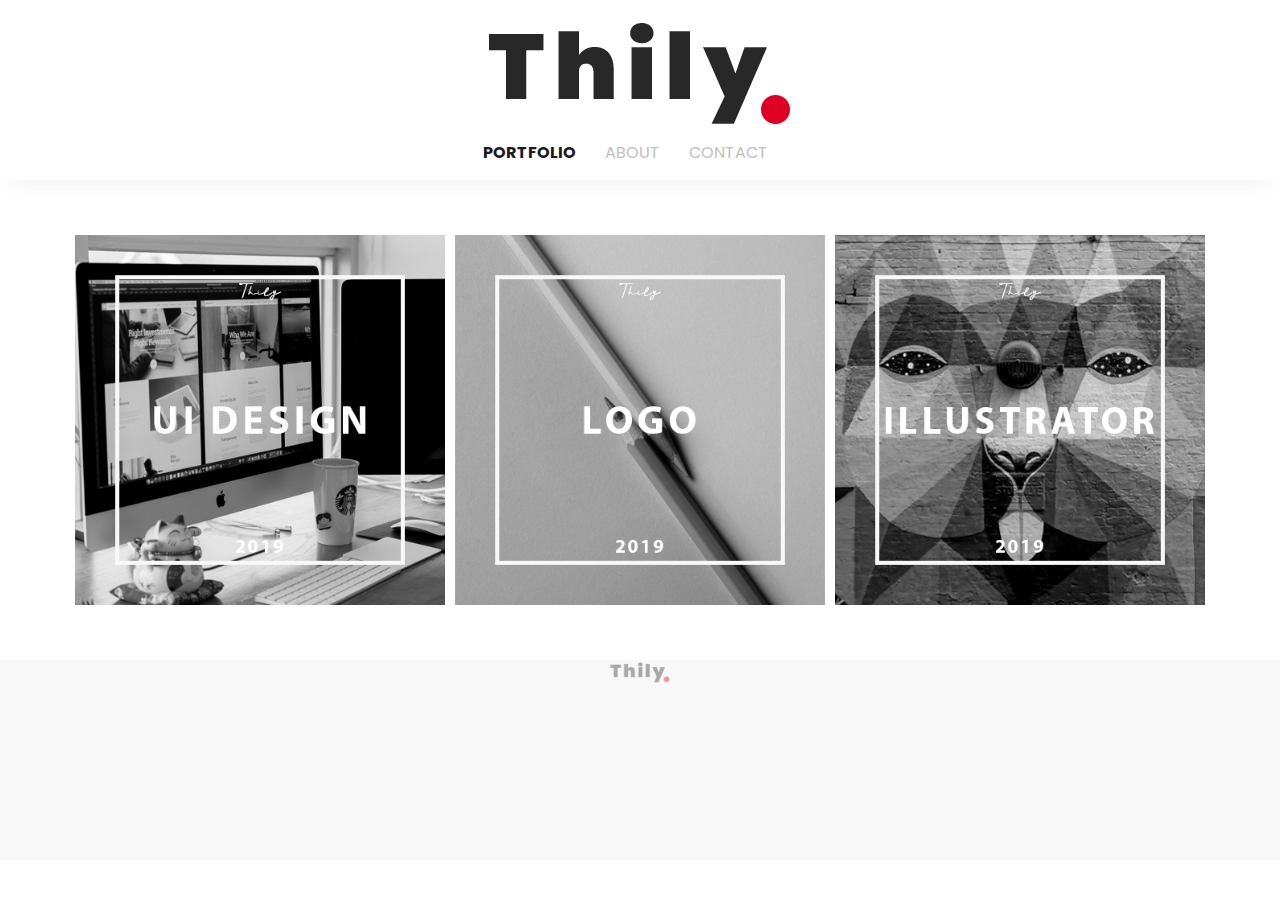
==== index.html @ a7e1eaf2 "Add files via upload" ====
<!DOCTYPE html>
<html lang="en">
<head>
    <meta charset="UTF-8">
    <meta name="viewport" content="width=device-width, initial-scale=1.0">
    <meta http-equiv="X-UA-Compatible" content="ie=edge">
    <title>THILY</title>
    <link rel="stylesheet" href="https://stackpath.bootstrapcdn.com/bootstrap/4.4.1/css/bootstrap.min.css" integrity="sha384-Vkoo8x4CGsO3+Hhxv8T/Q5PaXtkKtu6ug5TOeNV6gBiFeWPGFN9MuhOf23Q9Ifjh" crossorigin="anonymous">
    <link href="https://fonts.googleapis.com/css?family=Poppins&display=swap" rel="stylesheet">
    <link rel="stylesheet" href="style.css">
</head>
<body>
    <header>
        <div>
            <center>
                <img src="assets/logo.png" alt="logo"> 
            </center>
        </div>
        <div class="menu">
           <center> 
                <a class="link" href="index.html"style="color: #1b1b1b; font-weight:bold">PORTFOLIO</a> 
                <a class="link" href="about.html">ABOUT</a> 
                <a class="link" href="contact.html">CONTACT</a>
            </center>
        </div>
    </header>
    <main class="container">
         <div class="options row">
            <a class="option col-md-4 col-12" href="uidesign.html"><img id="option" src="assets/1-1.jpg" alt=""/></a>
            <a  class="option col-md-4 col-12" href="logo.html"><img src="assets/1-2.jpg" alt=""/></a>
            <a  class="option col-md-4 col-12" href="illustrator.html"><img src="assets/1-3.jpg" alt=""/></a>
         </div>
    </main>
    <footer>
        <center>
            <img src="assets/logo1.png" alt="logo" width="5%"> 
        </center>
    </footer>
    <script  type='text/javascript'>
        $(document).ready(function(){
            $("#option").hover(
                function() {$(this).attr("src","assets/1-1.jpg");},
                function() {$(this).attr("src","assets/1-1-1.jpg");
            });
        });
        </script>
  
    <script src="https://code.jquery.com/jquery-3.4.1.slim.min.js" integrity="sha384-J6qa4849blE2+poT4WnyKhv5vZF5SrPo0iEjwBvKU7imGFAV0wwj1yYfoRSJoZ+n" crossorigin="anonymous"></script>
    <script src="https://cdn.jsdelivr.net/npm/popper.js@1.16.0/dist/umd/popper.min.js" integrity="sha384-Q6E9RHvbIyZFJoft+2mJbHaEWldlvI9IOYy5n3zV9zzTtmI3UksdQRVvoxMfooAo" crossorigin="anonymous"></script>
    <script src="https://stackpath.bootstrapcdn.com/bootstrap/4.4.1/js/bootstrap.min.js" integrity="sha384-wfSDF2E50Y2D1uUdj0O3uMBJnjuUD4Ih7YwaYd1iqfktj0Uod8GCExl3Og8ifwB6" crossorigin="anonymous"></script>
</body>
</html>
---- style.css ----
body {
    font-family: 'Poppins', sans-serif;
    margin: 0;
    height: auto;
}
header{
    padding: 15px;
    box-shadow:0px 7px 21px -8px rgba(151, 150, 150, 0.164);
}
.menu{
    margin-left: -55px;
    padding-top: 7px;
}
.menu a{
    text-decoration: none;
    margin-left: 25px;
    color: rgb(194, 190, 190);
}
.options{
    margin-top: 50px;
}
.option{
    padding: 0px;
}
.option img{
    width: 100%;
    padding:5px;
}
footer{
    margin-top: 50px;
    background: #ebeaea52;
    height: 200px;;
}
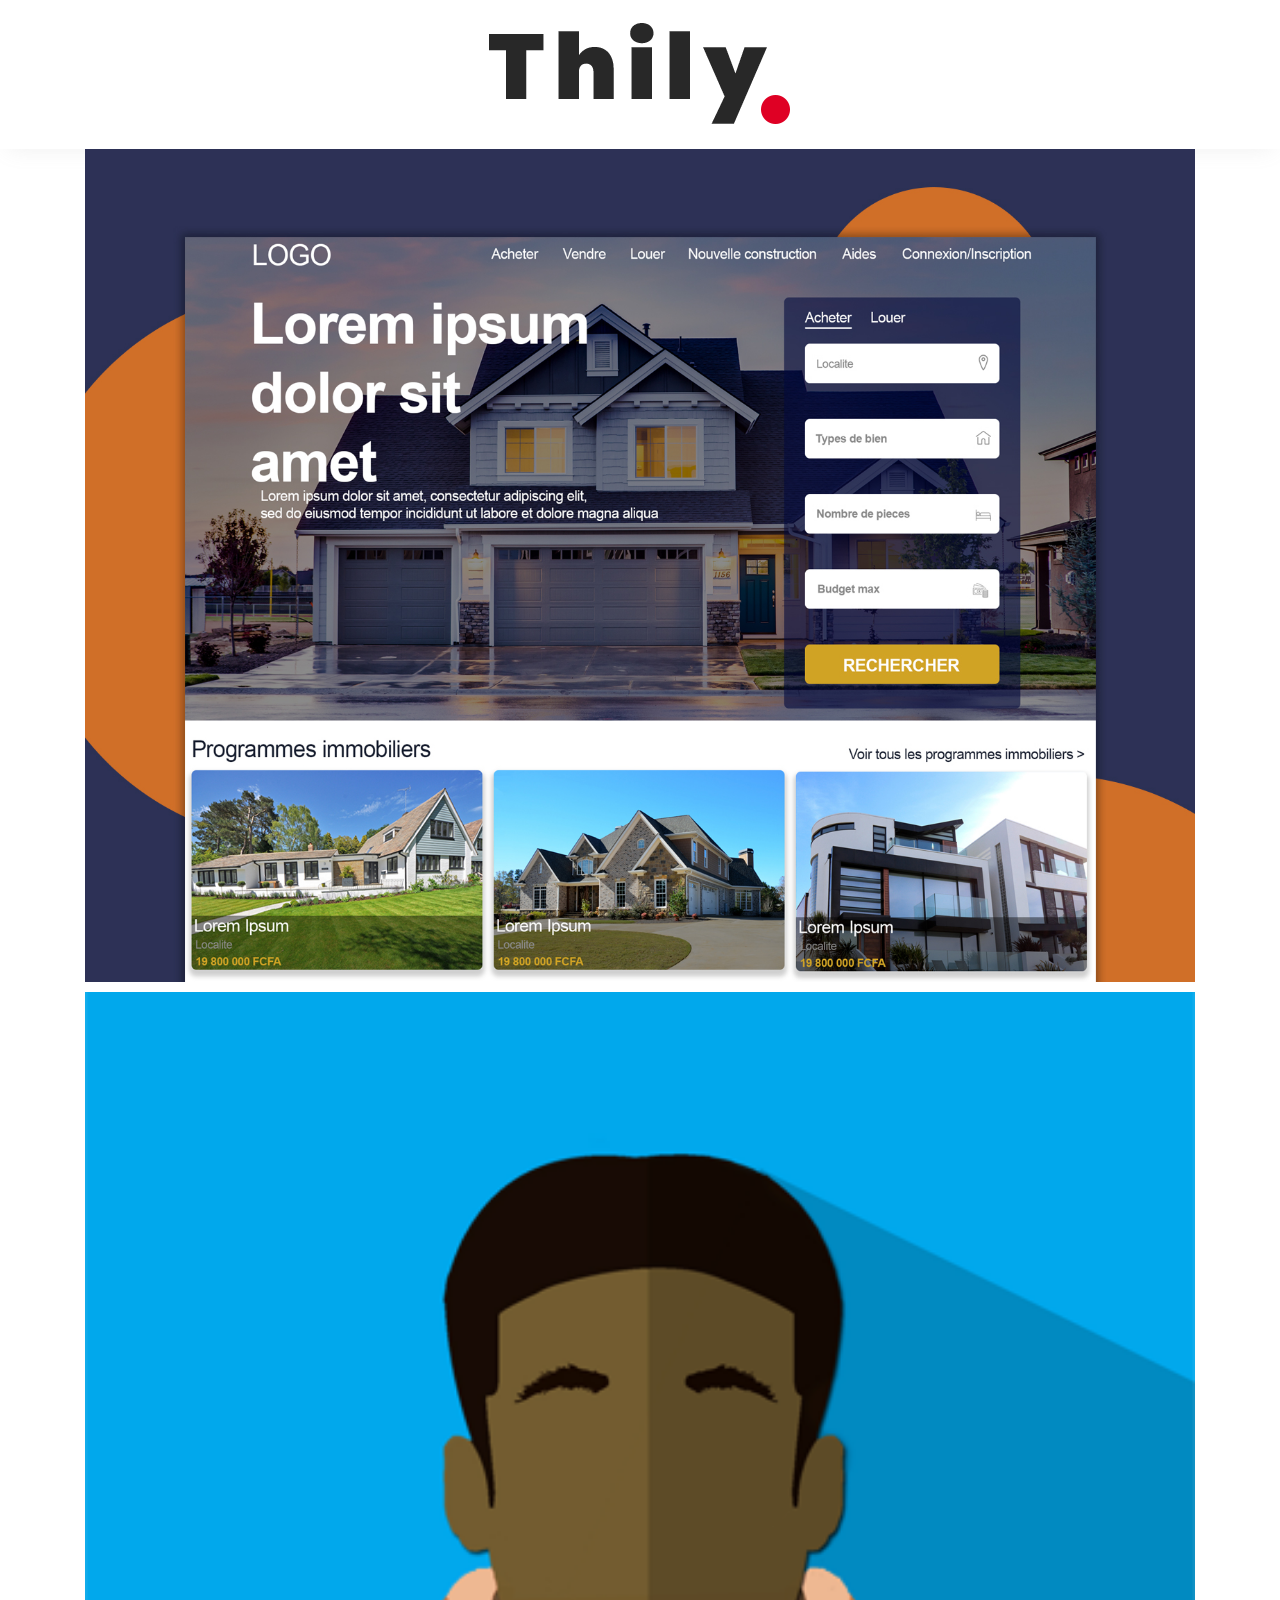
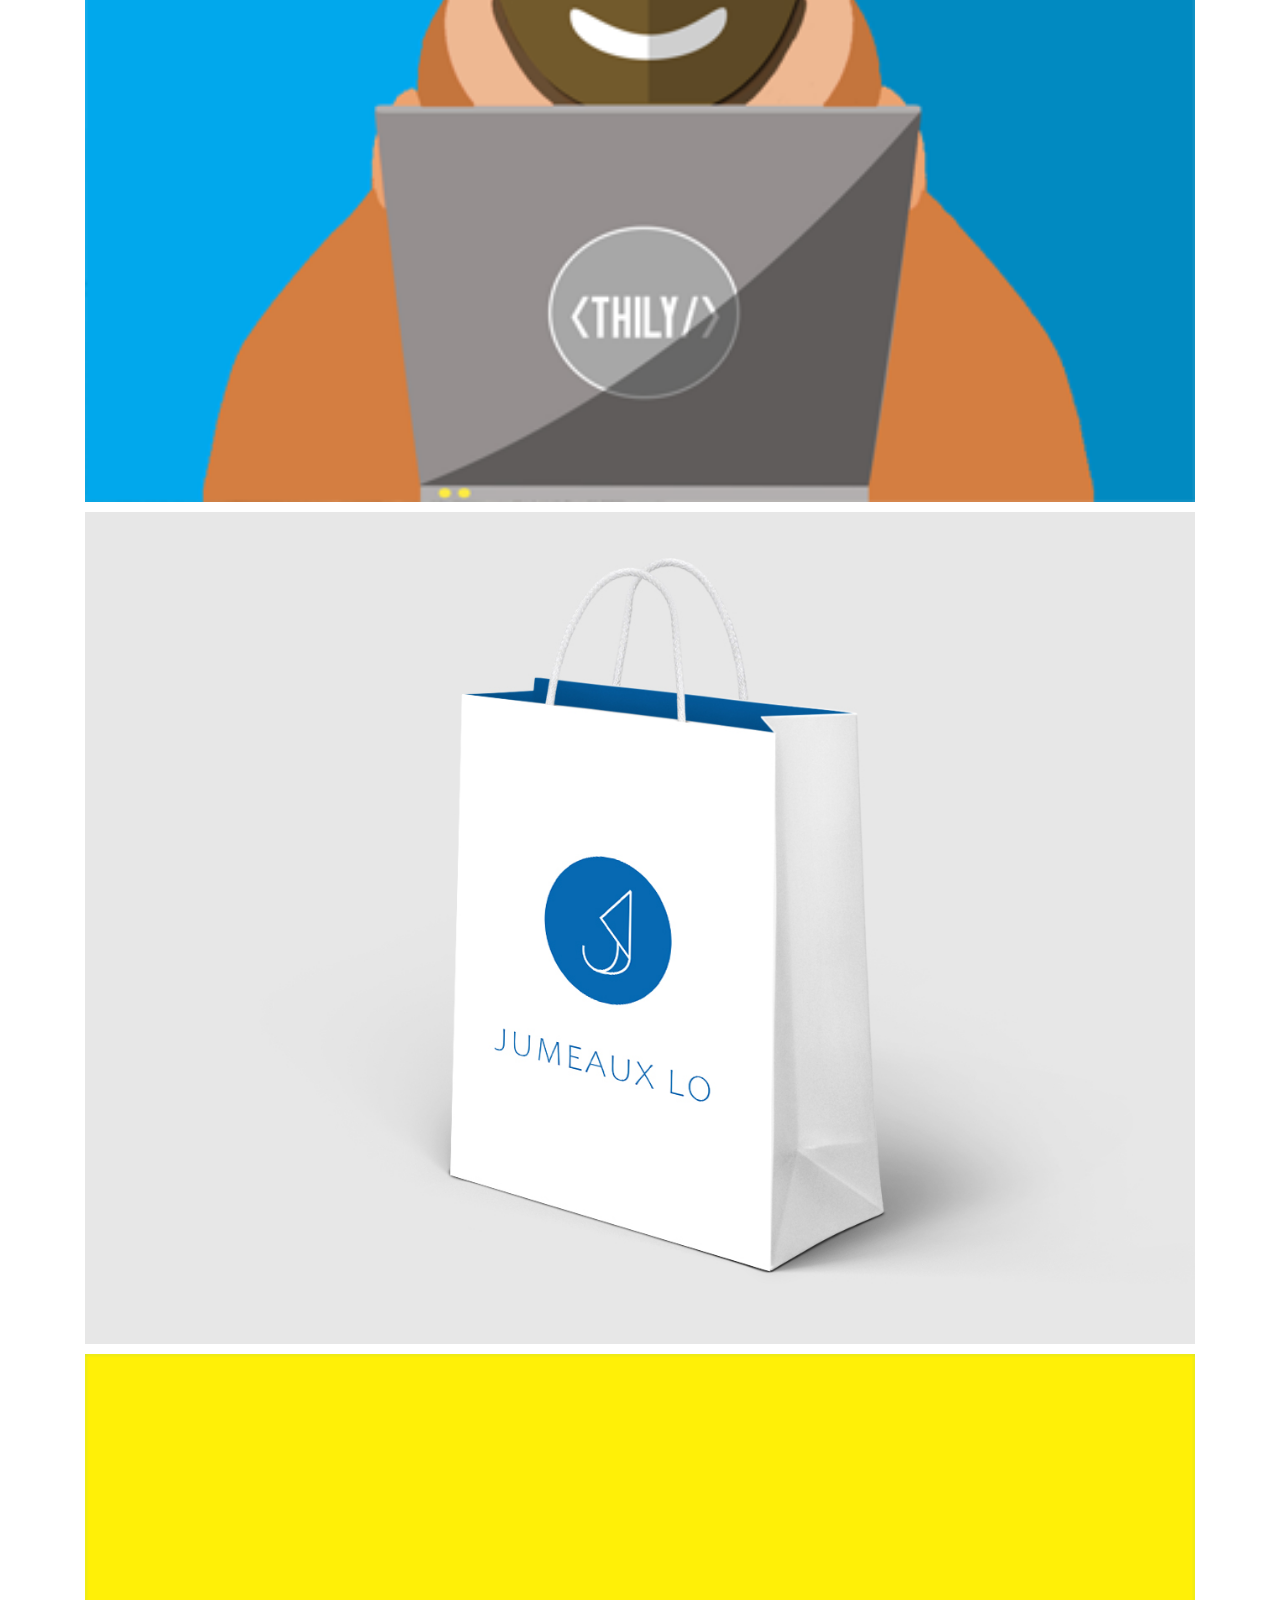
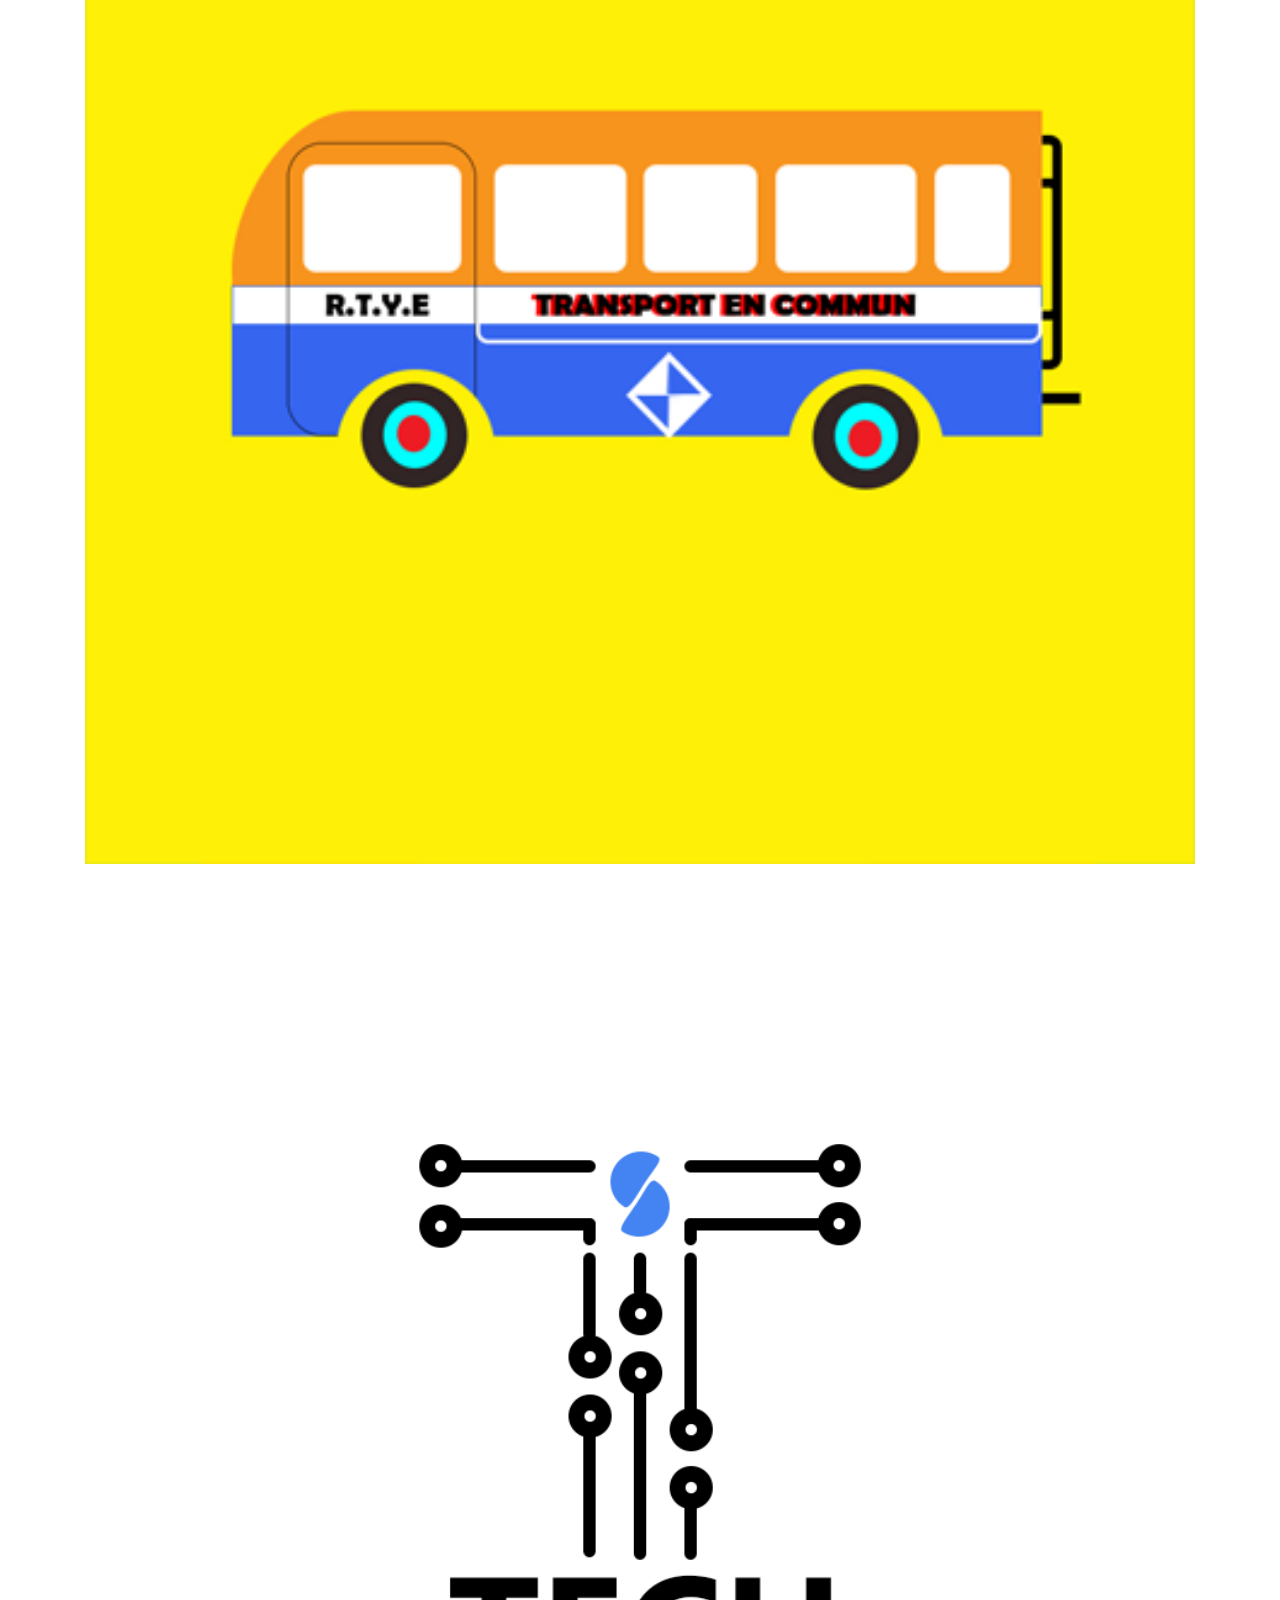
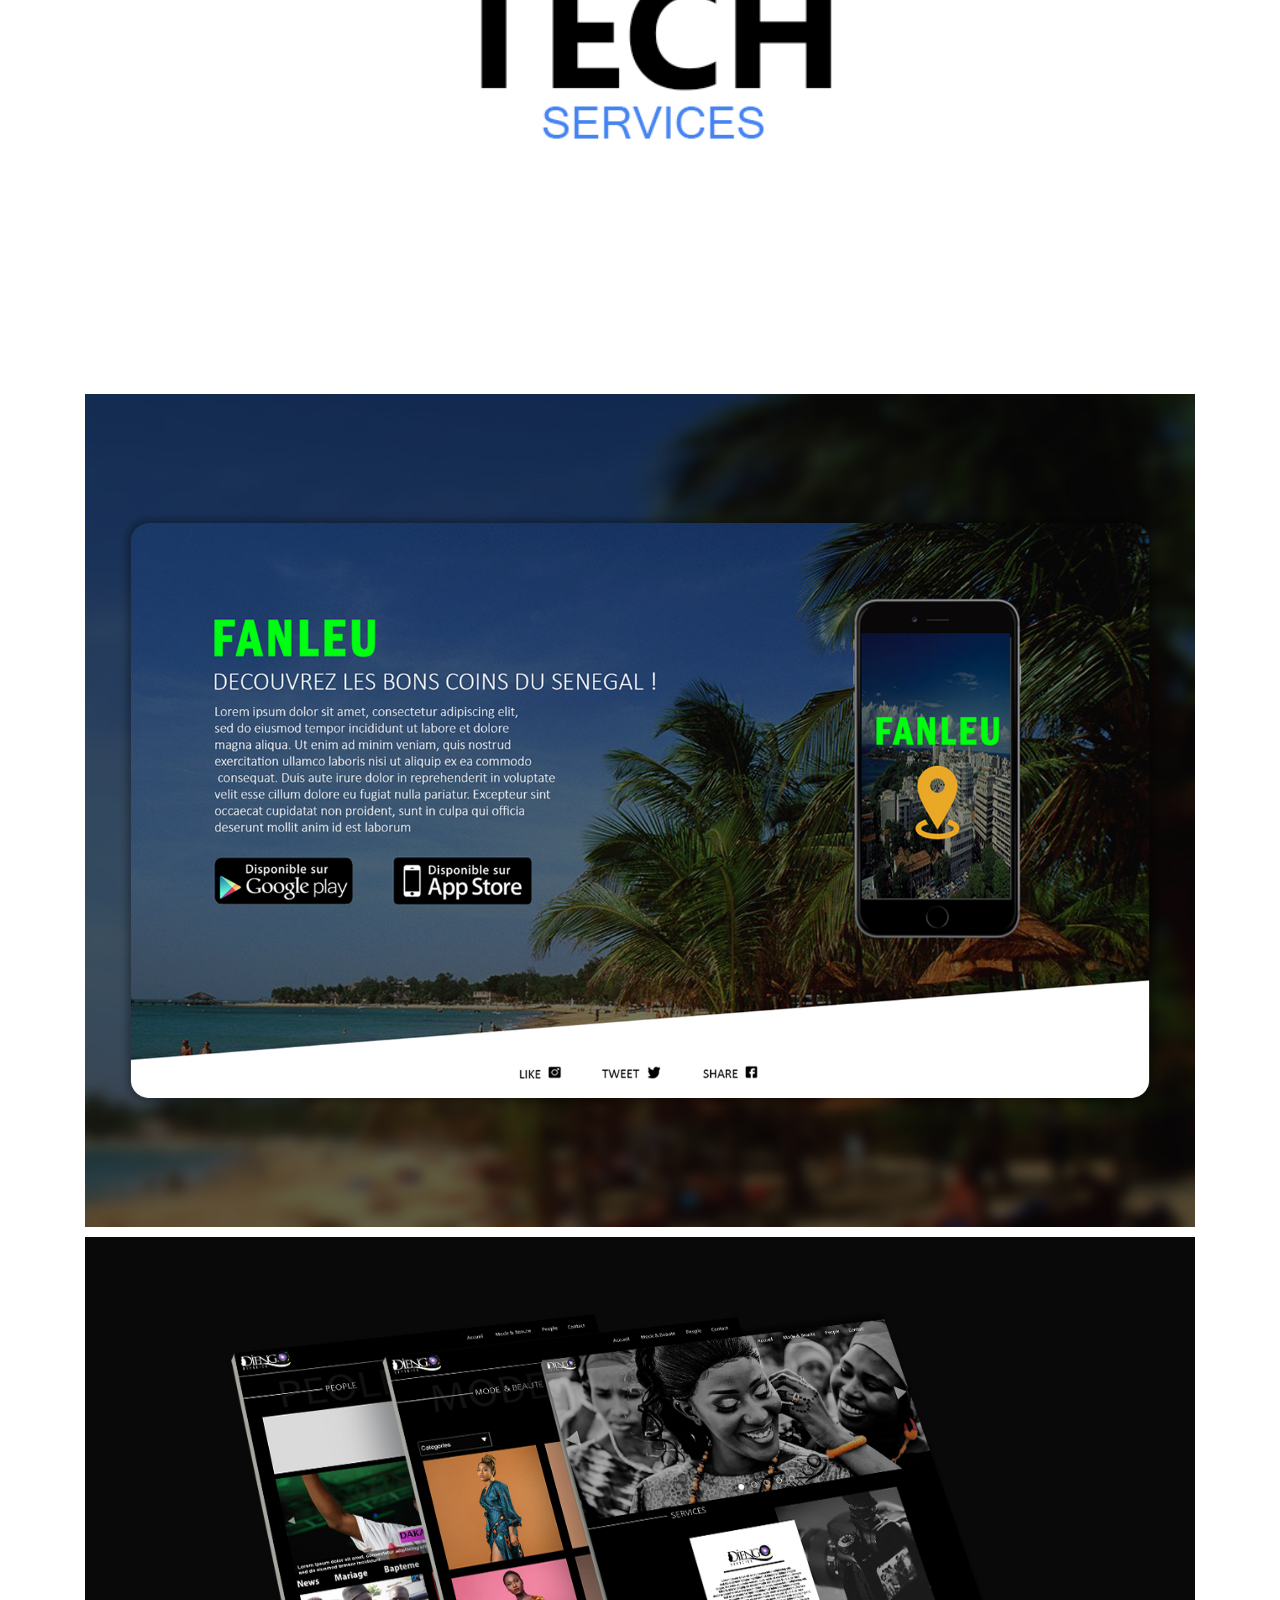
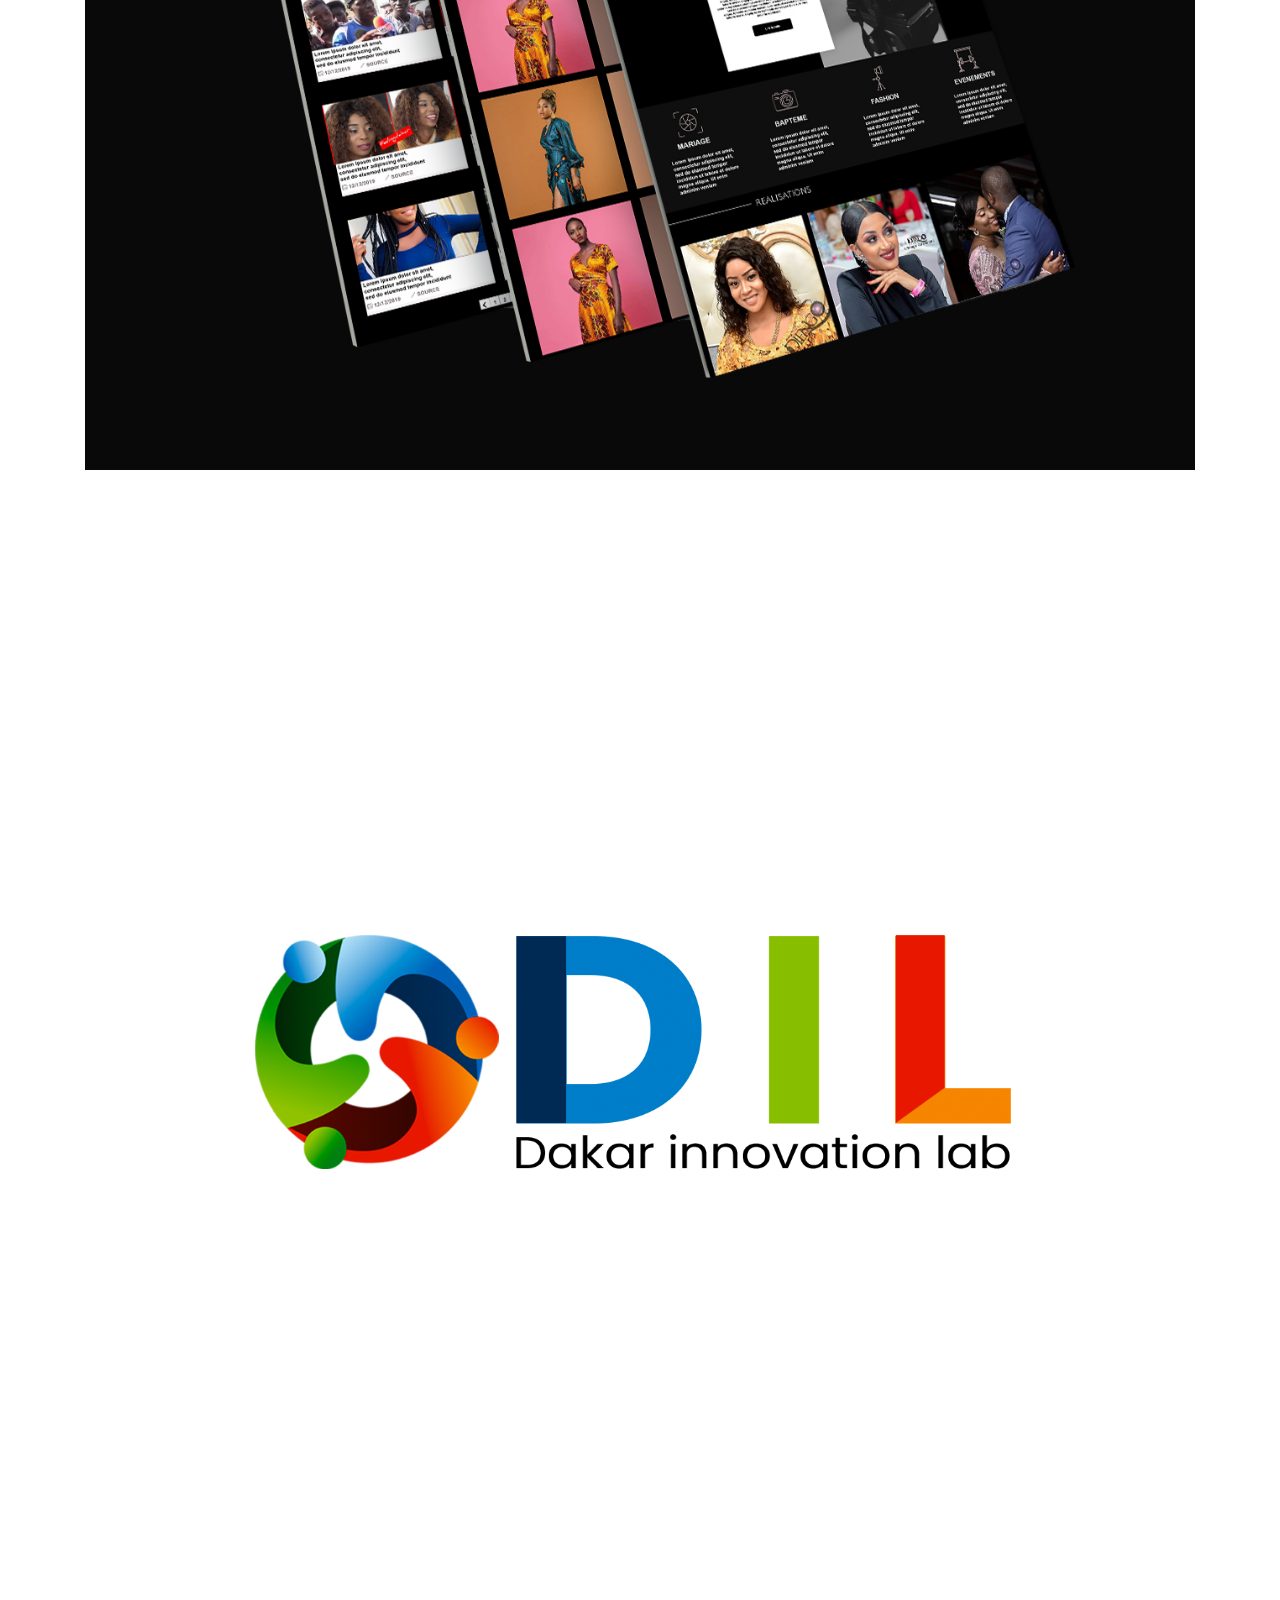
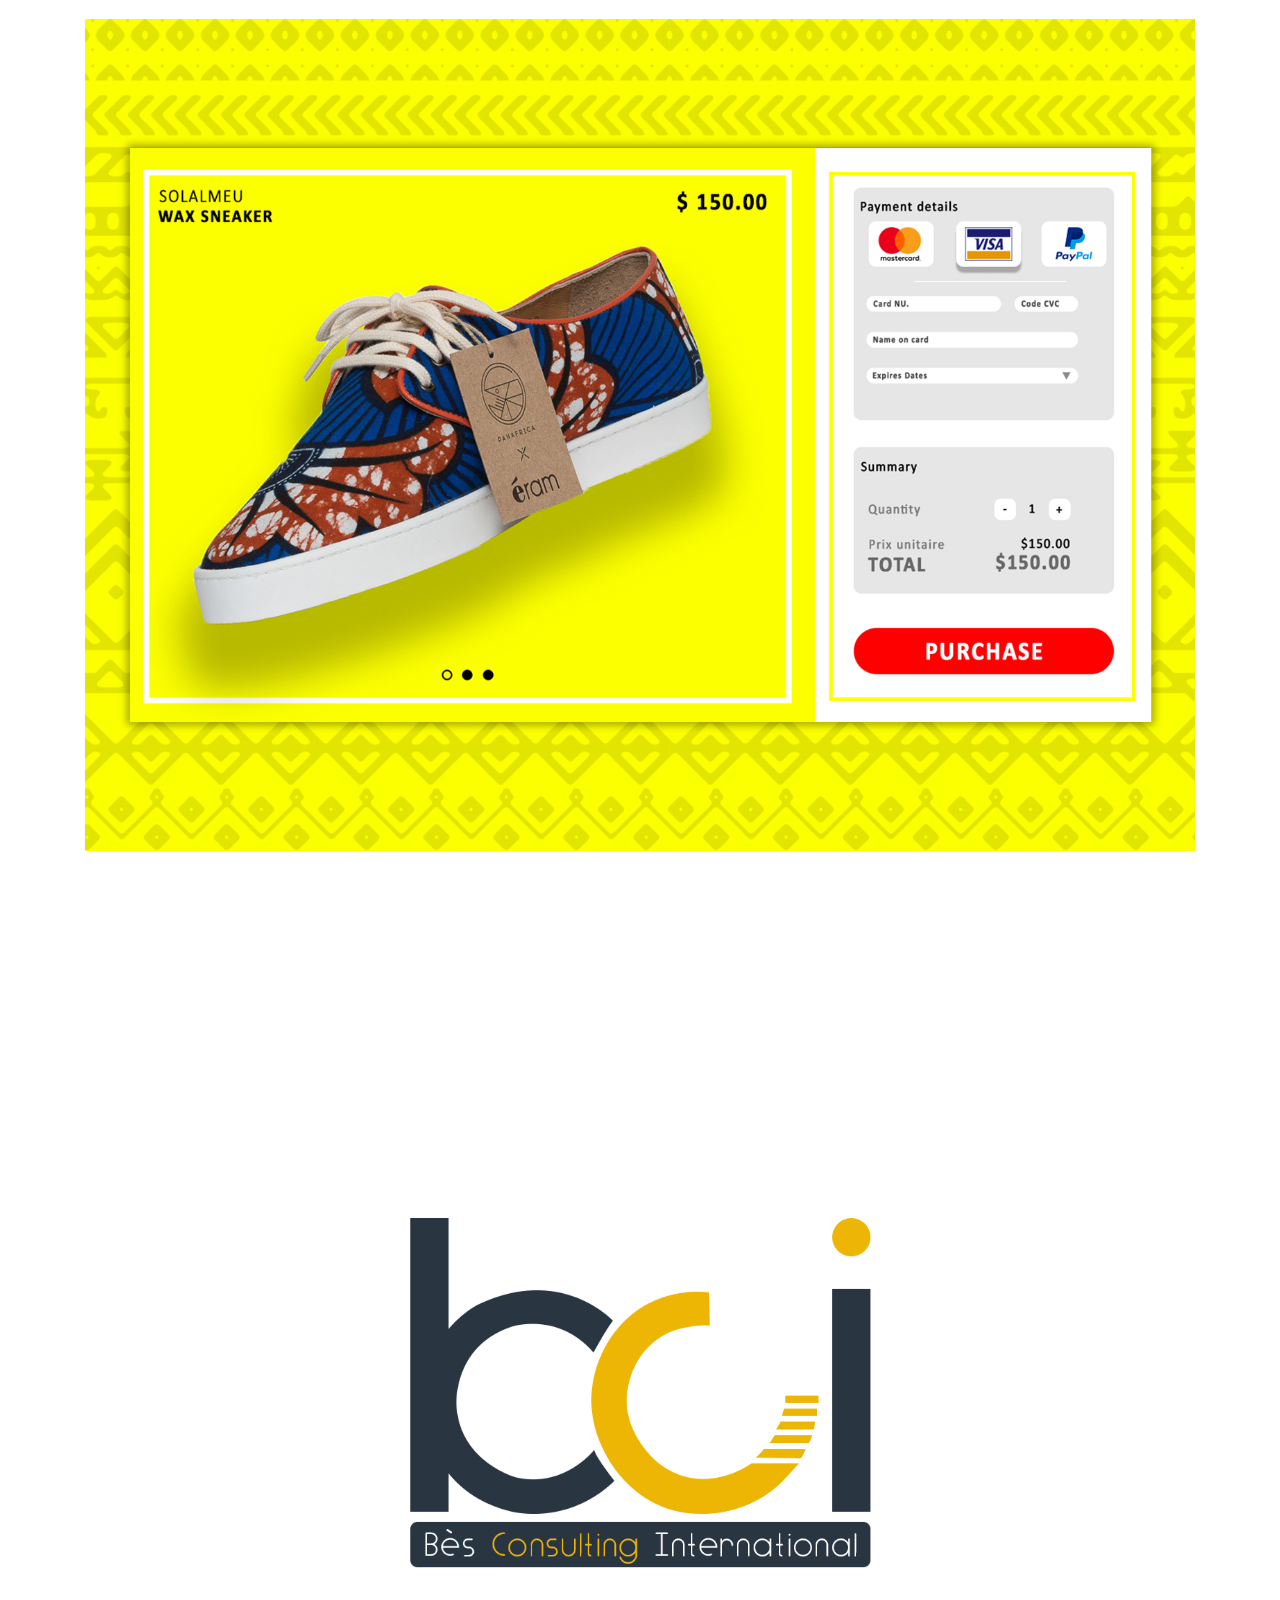
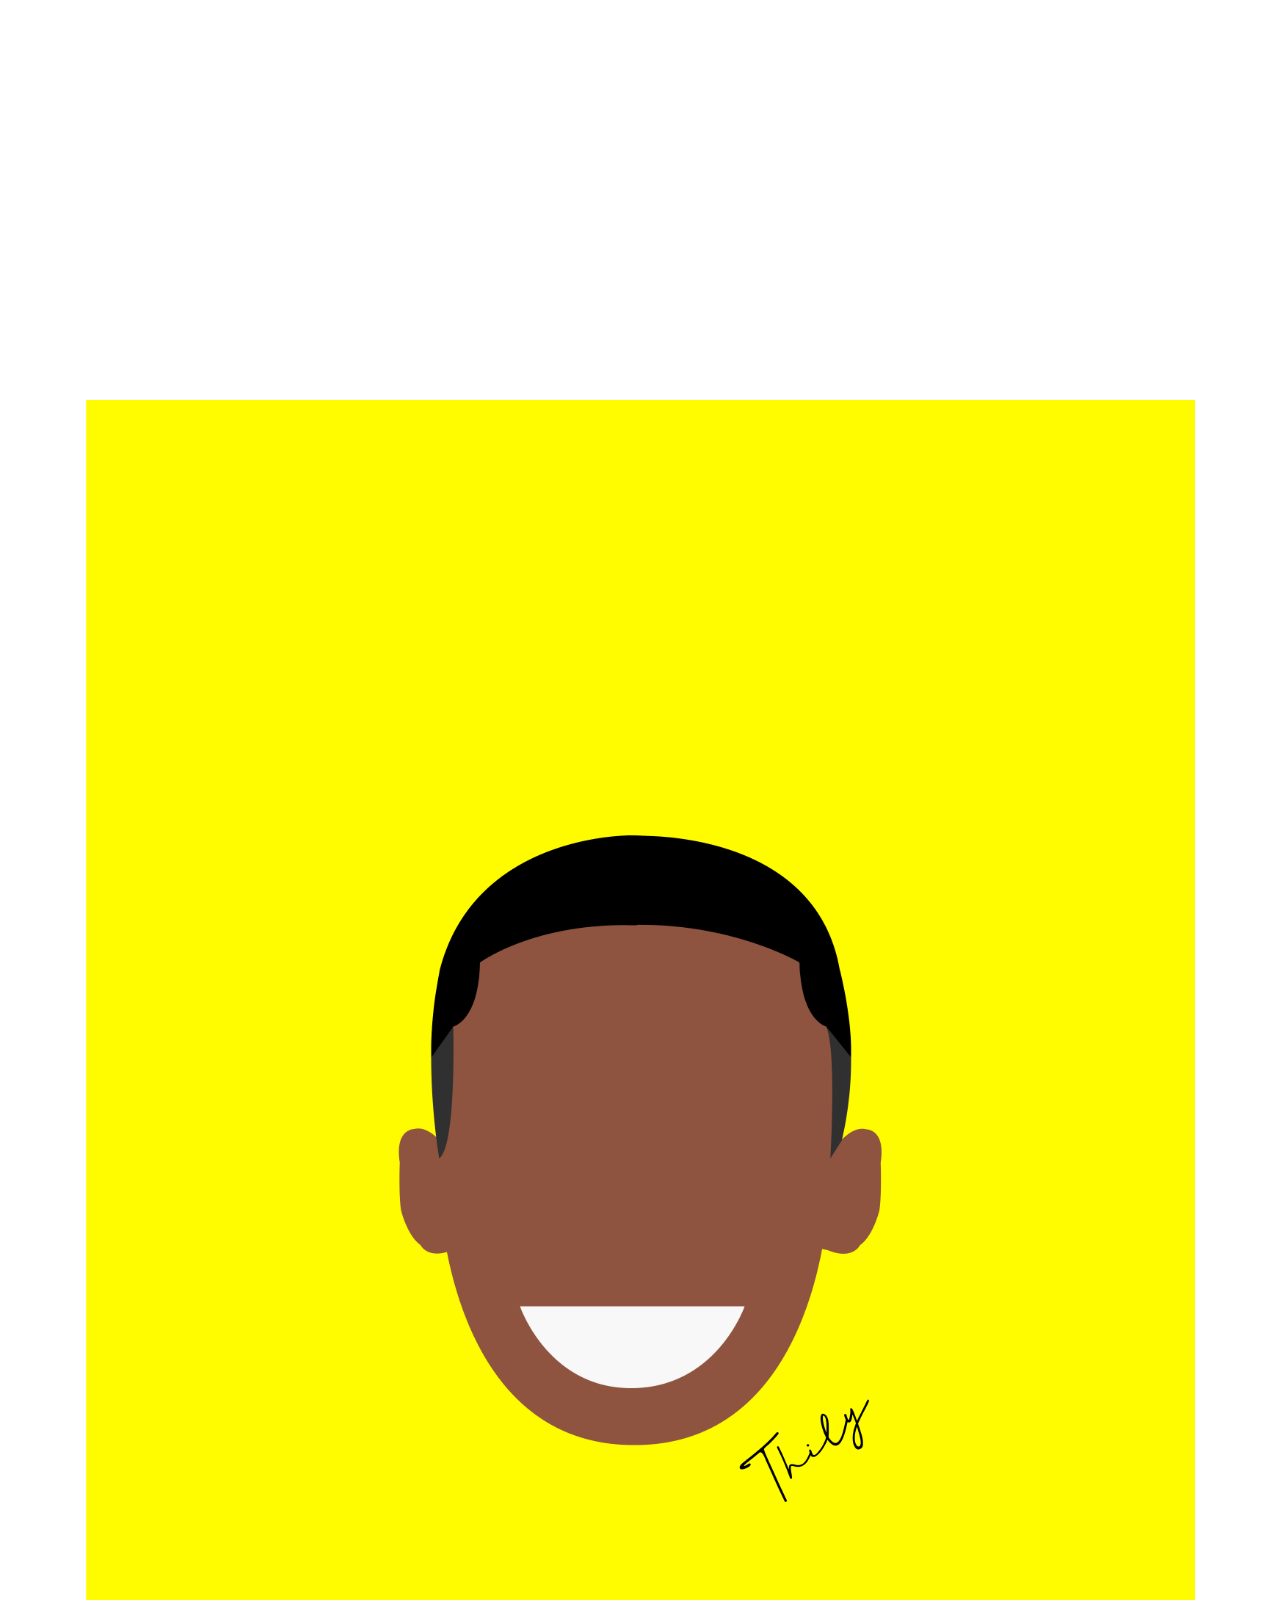
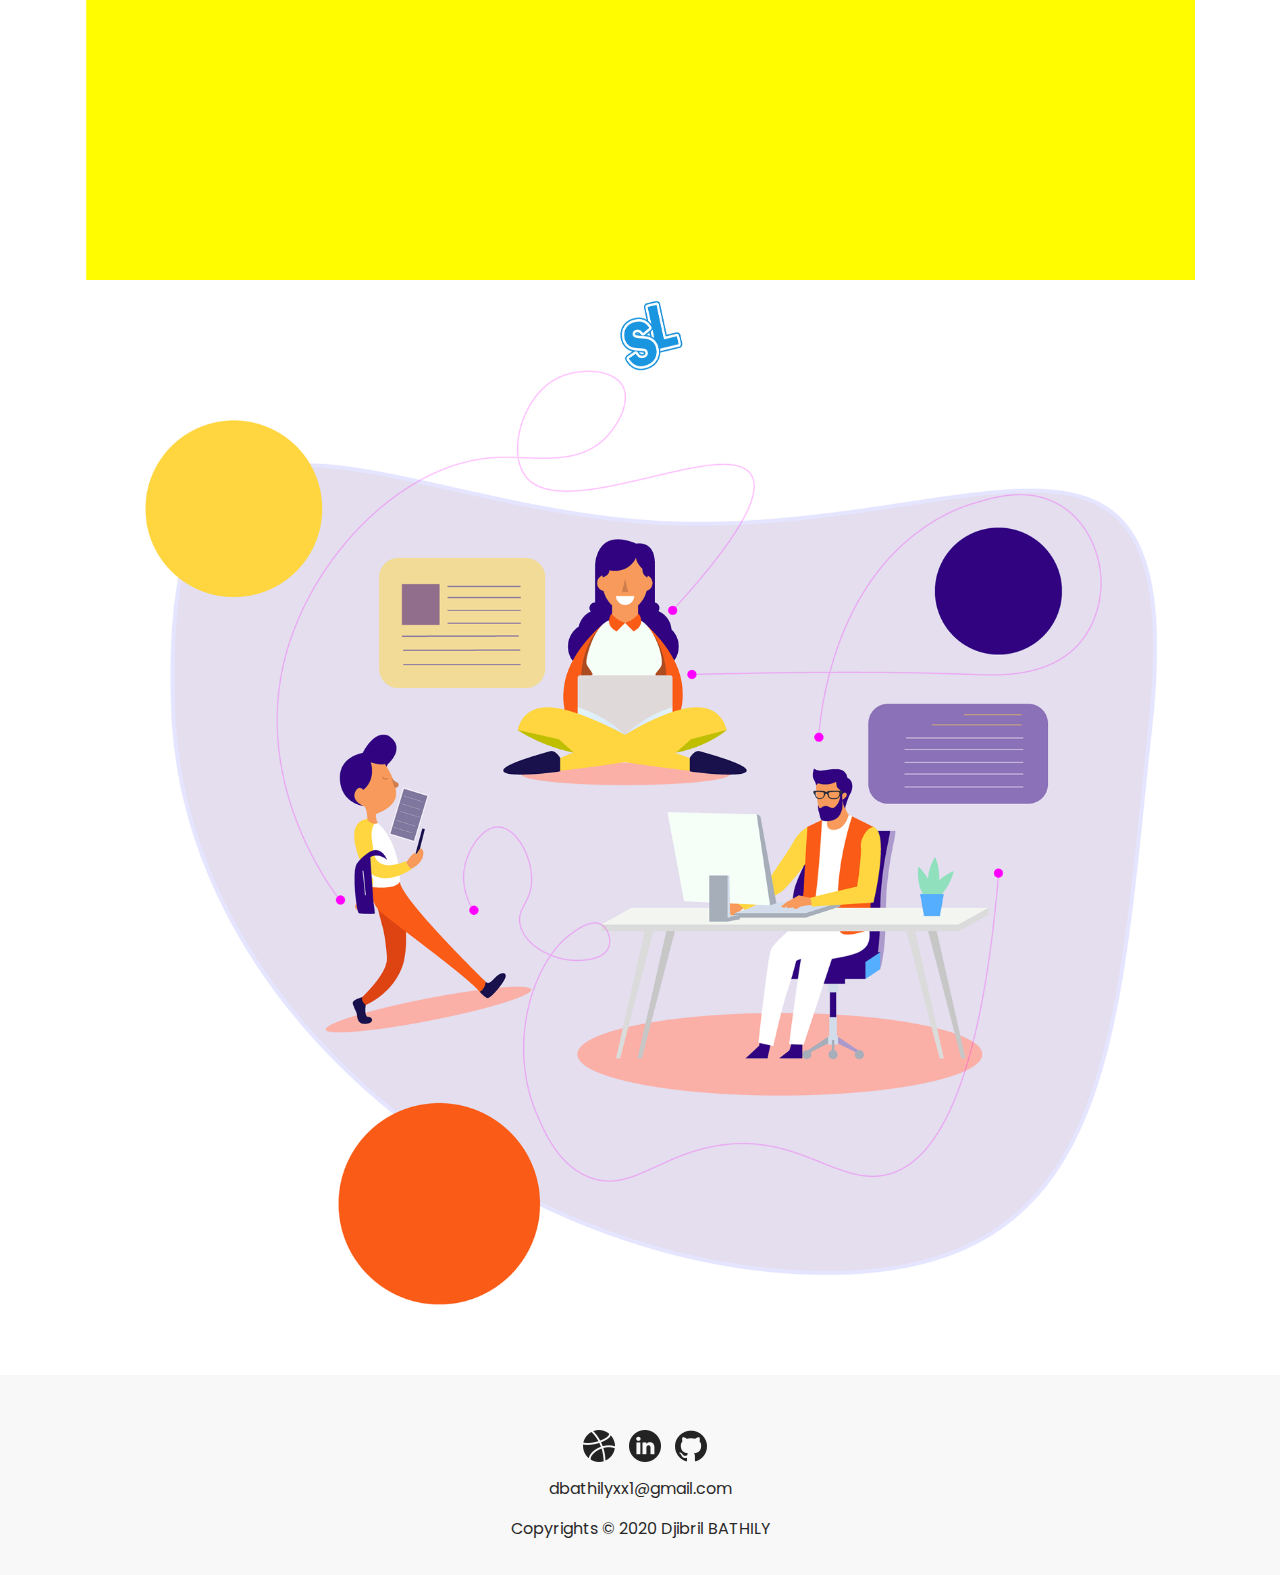
==== commit 3c255e4b: "Add files via upload" ====
--- a/index.html
+++ b/index.html
@@ -1,6 +1,16 @@
 <!DOCTYPE html>
 <html lang="en">
 <head>
+    <!-- Global site tag (gtag.js) - Google Analytics -->
+    <script async src="https://www.googletagmanager.com/gtag/js?id=UA-155395186-1"></script>
+    <script>
+        window.dataLayer = window.dataLayer || [];
+        function gtag(){dataLayer.push(arguments);}
+        gtag('js', new Date());
+
+        gtag('config', 'UA-155395186-1');
+    </script>
+    <link rel="stylesheet" href="https://cdnjs.cloudflare.com/ajax/libs/animate.css/3.7.2/animate.min.css">
     <meta charset="UTF-8">
     <meta name="viewport" content="width=device-width, initial-scale=1.0">
     <meta http-equiv="X-UA-Compatible" content="ie=edge">
@@ -8,6 +18,12 @@
     <link rel="stylesheet" href="https://stackpath.bootstrapcdn.com/bootstrap/4.4.1/css/bootstrap.min.css" integrity="sha384-Vkoo8x4CGsO3+Hhxv8T/Q5PaXtkKtu6ug5TOeNV6gBiFeWPGFN9MuhOf23Q9Ifjh" crossorigin="anonymous">
     <link href="https://fonts.googleapis.com/css?family=Poppins&display=swap" rel="stylesheet">
     <link rel="stylesheet" href="style.css">
+    <link rel="icon" type="image/png" href="assets/favicon.png">
+    <link rel="icon" type="image/png" href="assets/favicon.png">
+    <link  href="/path/to/viewer.css" rel="stylesheet">
+    <script src="/path/to/viewer.js"></script>
+    <link rel="stylesheet" href="lightbox.min.css">
+    <script src="lightbox-plus-jquery.min.js"></script>
 </head>
 <body>
     <header>
@@ -16,24 +32,41 @@
                 <img src="assets/logo.png" alt="logo"> 
             </center>
         </div>
-        <div class="menu">
-           <center> 
-                <a class="link" href="index.html"style="color: #1b1b1b; font-weight:bold">PORTFOLIO</a> 
-                <a class="link" href="about.html">ABOUT</a> 
+       <!-- <div class="menu">
+           <center>
+                <a   style="color: #1b1b1b; font-weight:bold" href="index.html">PORTFOLIO</a>  
+                <a  href="about.html">ABOUT</a> 
                 <a class="link" href="contact.html">CONTACT</a>
             </center>
         </div>
+    -->
     </header>
     <main class="container">
-         <div class="options row">
-            <a class="option col-md-4 col-12" href="uidesign.html"><img id="option" src="assets/1-1.jpg" alt=""/></a>
-            <a  class="option col-md-4 col-12" href="logo.html"><img src="assets/1-2.jpg" alt=""/></a>
-            <a  class="option col-md-4 col-12" href="illustrator.html"><img src="assets/1-3.jpg" alt=""/></a>
-         </div>
-    </main>
-    <footer>
         <center>
-            <img src="assets/logo1.png" alt="logo" width="5%"> 
+           <a href="assets/website/immo.jpg" data-lightbox="mygallery"> <img src="assets/website/immo.jpg" alt="" width="100%" style="margin-bottom: 10px;" class="img"/></a>
+           <a href="assets/illustration/1.png" data-lightbox="mygallery"><img src="assets/illustration/1.png" alt=""width="100%"style="margin-bottom: 10px;" class="img"/></a>
+           <a href="assets/logo/jl.jpg" data-lightbox="mygallery"><img src="assets/logo/jl.jpg" alt=""width="100%"style="margin-bottom: 10px;" class="img"/></a>
+           <a href="assets/illustration/2.png" data-lightbox="mygallery"><img src="assets/illustration/2.png" alt="" width="100%" style="margin-bottom: 10px;"class="img"/></a>
+           <a href="assets/logo/tes.png"data-lightbox="mygallery"><img src="assets/logo/tes.png" alt=""width="100%"style="margin-bottom: 10px;" class="img"/></a>
+           <a href="assets/website/landingpage.jpg"data-lightbox="mygallery"><img src="assets/website/landingpage.jpg" alt=""width="100%"style="margin-bottom: 10px;"class="img"/></a>
+           <a href="assets/website/diengo.jpg"data-lightbox="mygallery"><img src="assets/website/diengo.jpg" alt=""width="100%"style="margin-bottom: 10px;"class="img"/></a>
+           <!-- <img src="assets/website/afccw.jpg" alt=""width="100%"style="margin-bottom: 10px;"> -->
+           <a href="assets/logo/dil1.png"data-lightbox="mygallery"><img src="assets/logo/dil1.png" alt=""width="100%"style="margin-bottom: 10px;" class="img"/></a>
+           <a href="assets/website/checkcard.jpg"data-lightbox="mygallery"><img src="assets/website/checkcard.jpg" alt=""width="100%"style="margin-bottom: 10px;"class="img"/></a>
+           <a href="assets/logo/bci.png"data-lightbox="mygallery"><img src="assets/logo/bci.png" alt=""width="100%"style="margin-bottom: 10px;" class="img"/></a>
+           <a href="assets/illustration/3.png"data-lightbox="mygallery"><img src="assets/illustration/3.png" alt=""width="100%"style="margin-bottom: 10px;"class="img"/></a>
+           <a href="assets/illustration/5.png"data-lightbox="mygallery"><img src="assets/illustration/5.png" alt=""width="100%"style="margin-bottom: 10px;"class="img"/></a>
+        </center>
+        
+   </main>
+    
+    <footer style="padding:55px;">
+        <center>
+            <a style="margin-left: 10px;" href="https://dribbble.com/thilyD"><img src="assets/dribble.png" alt=""/></a>
+            <a style="margin-left: 10px;" href="https://www.linkedin.com/in/djibril-bathily-569647171/"><img src="assets/linkedin.png" alt=""/></a> 
+            <a style="margin-left: 10px;" href="https://github.com/thily00"><img src="assets/github.png" alt=""/></a> 
+            <p style="color: #282828; margin-top: 15px;">dbathilyxx1@gmail.com</p>
+            <p style="color: #282828; margin-top: 15px;">Copyrights © 2020 Djibril BATHILY</p>
         </center>
     </footer>
     <script  type='text/javascript'>
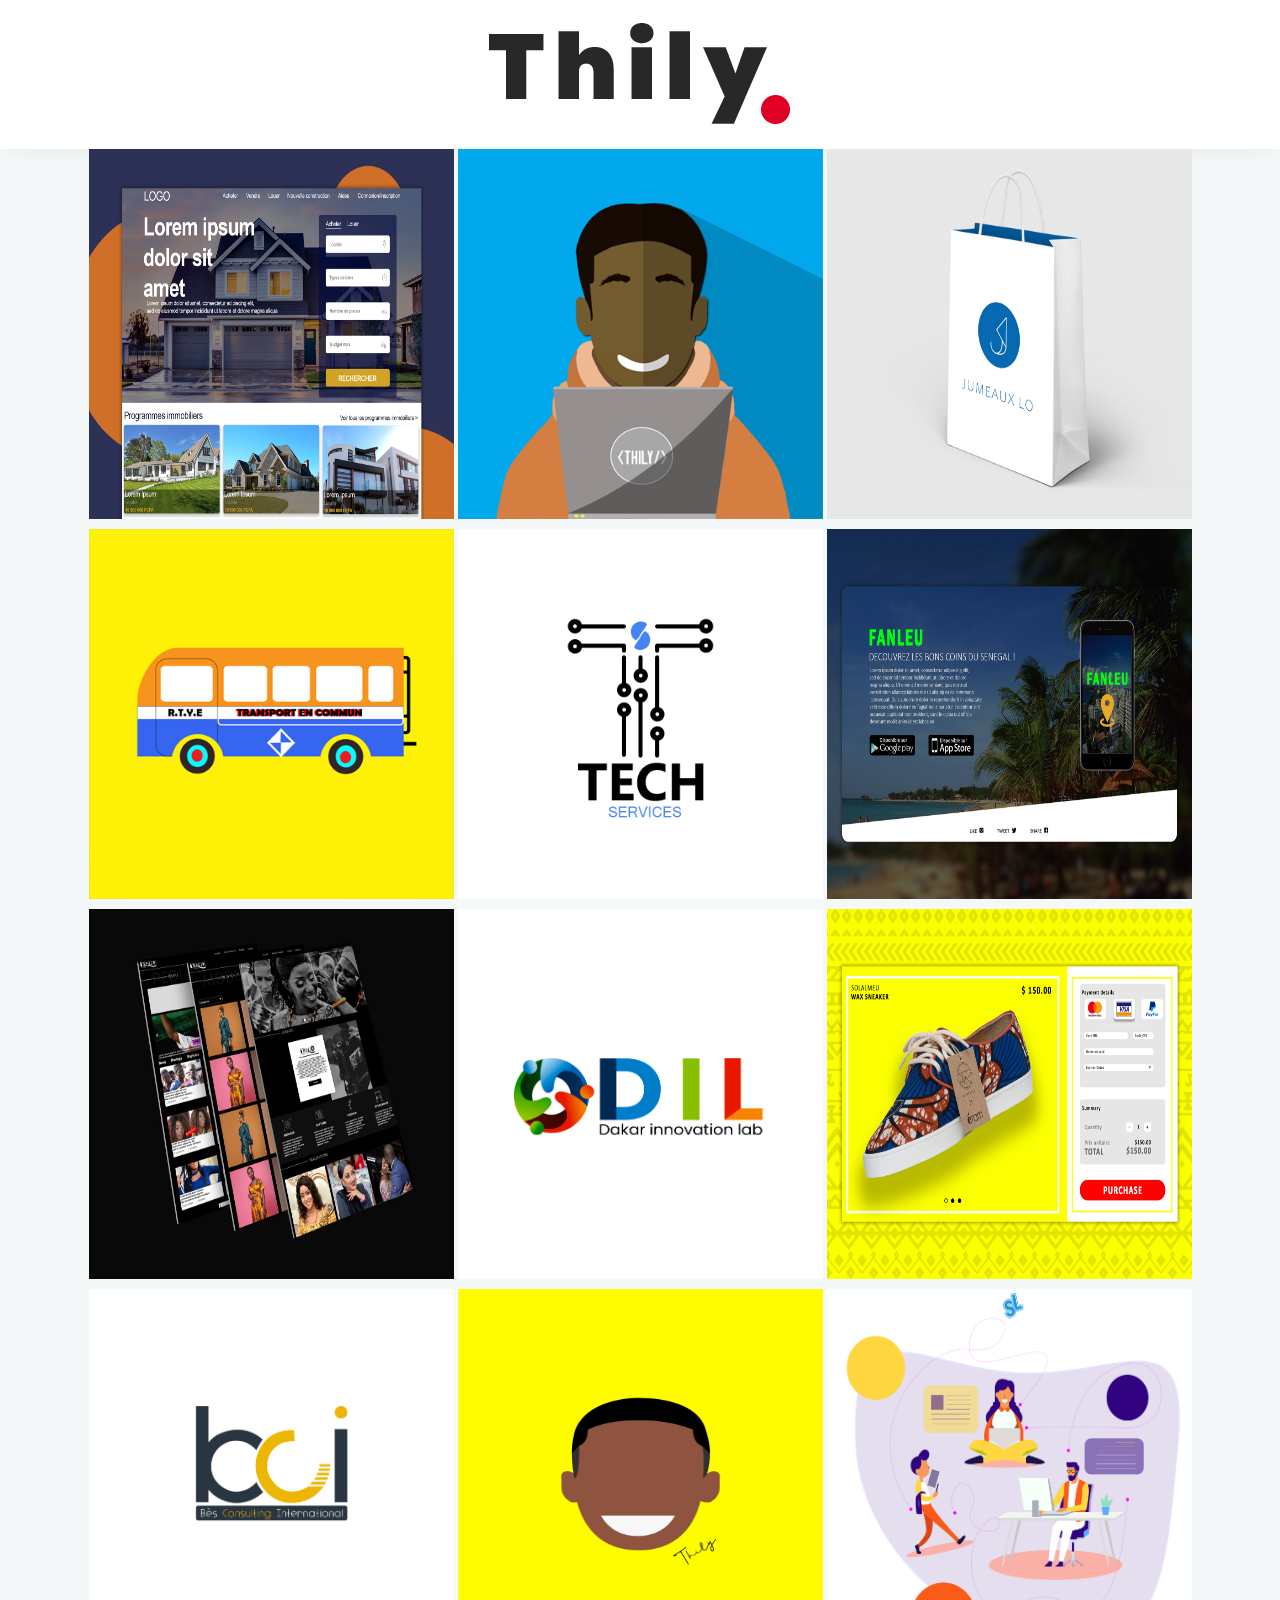
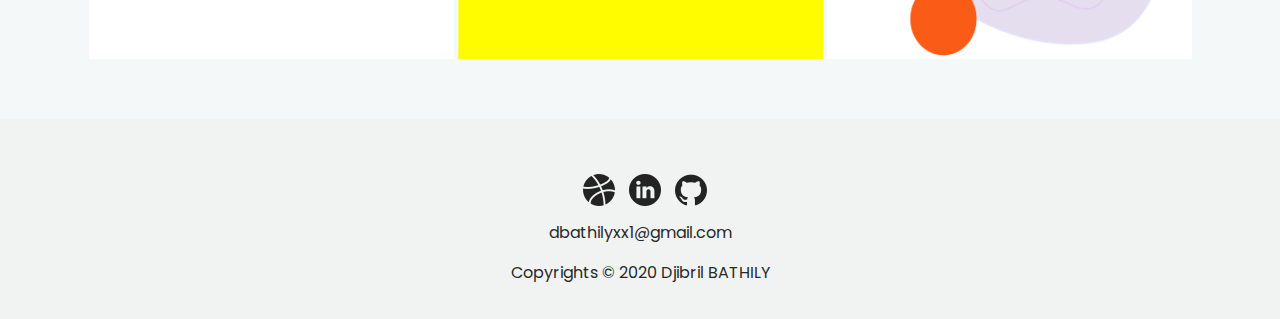
==== commit 6e102162: "Update index.html" ====
--- a/index.html
+++ b/index.html
@@ -17,13 +17,14 @@
     <title>THILY</title>
     <link rel="stylesheet" href="https://stackpath.bootstrapcdn.com/bootstrap/4.4.1/css/bootstrap.min.css" integrity="sha384-Vkoo8x4CGsO3+Hhxv8T/Q5PaXtkKtu6ug5TOeNV6gBiFeWPGFN9MuhOf23Q9Ifjh" crossorigin="anonymous">
     <link href="https://fonts.googleapis.com/css?family=Poppins&display=swap" rel="stylesheet">
-    <link rel="stylesheet" href="style.css">
+   
     <link rel="icon" type="image/png" href="assets/favicon.png">
     <link rel="icon" type="image/png" href="assets/favicon.png">
     <link  href="/path/to/viewer.css" rel="stylesheet">
     <script src="/path/to/viewer.js"></script>
     <link rel="stylesheet" href="lightbox.min.css">
     <script src="lightbox-plus-jquery.min.js"></script>
+     <link rel="stylesheet" href="style.css">
 </head>
 <body>
     <header>
@@ -82,4 +83,4 @@
     <script src="https://cdn.jsdelivr.net/npm/popper.js@1.16.0/dist/umd/popper.min.js" integrity="sha384-Q6E9RHvbIyZFJoft+2mJbHaEWldlvI9IOYy5n3zV9zzTtmI3UksdQRVvoxMfooAo" crossorigin="anonymous"></script>
     <script src="https://stackpath.bootstrapcdn.com/bootstrap/4.4.1/js/bootstrap.min.js" integrity="sha384-wfSDF2E50Y2D1uUdj0O3uMBJnjuUD4Ih7YwaYd1iqfktj0Uod8GCExl3Og8ifwB6" crossorigin="anonymous"></script>
 </body>
-</html>+</html>
--- a/style.css
+++ b/style.css
@@ -2,10 +2,12 @@
     font-family: 'Poppins', sans-serif;
     margin: 0;
     height: auto;
+    background-color: rgba(233, 241, 241, 0.5);
 }
 header{
     padding: 15px;
     box-shadow:0px 7px 21px -8px rgba(151, 150, 150, 0.164);
+    background-color: white;
 }
 .menu{
     margin-left: -55px;
@@ -32,4 +34,8 @@
     height: 200px;;
 }
 
-     +.img{
+    width:  365px;
+    height: 370px;
+    background-size: cover;
+}     
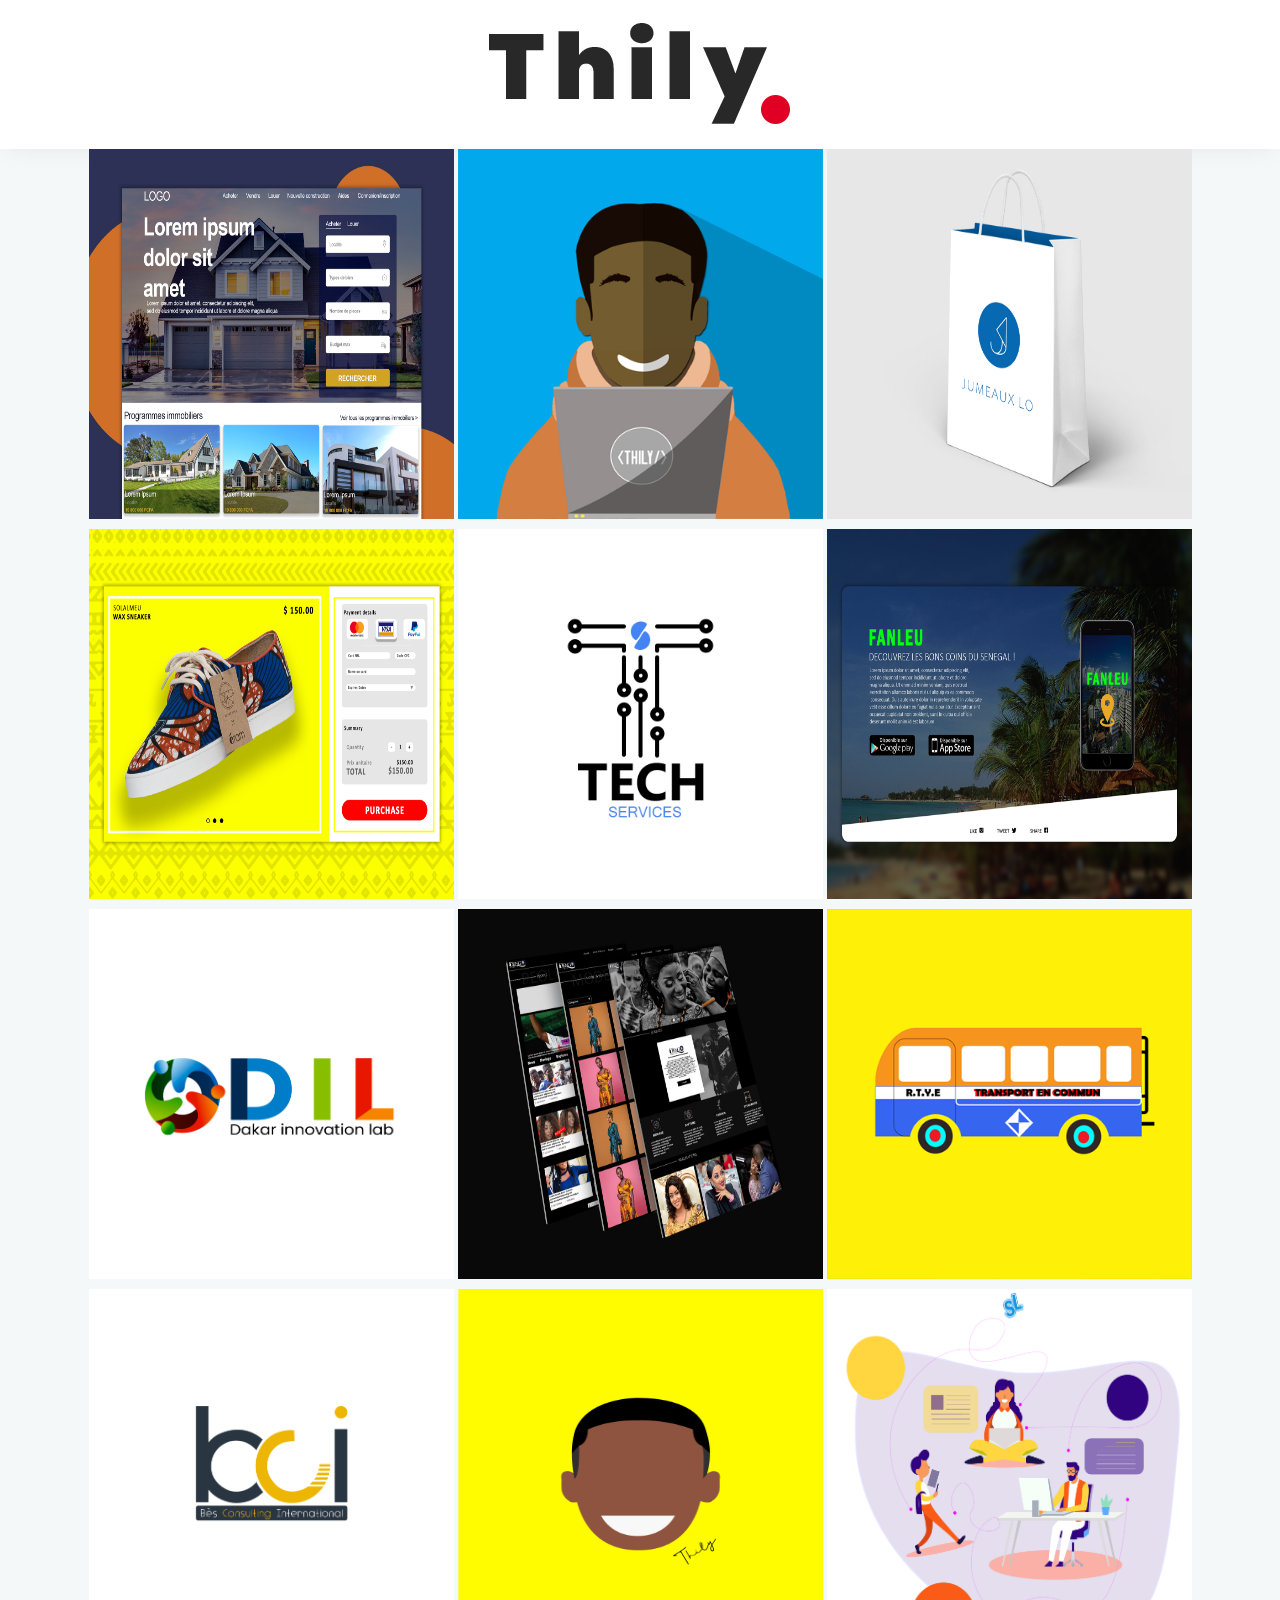
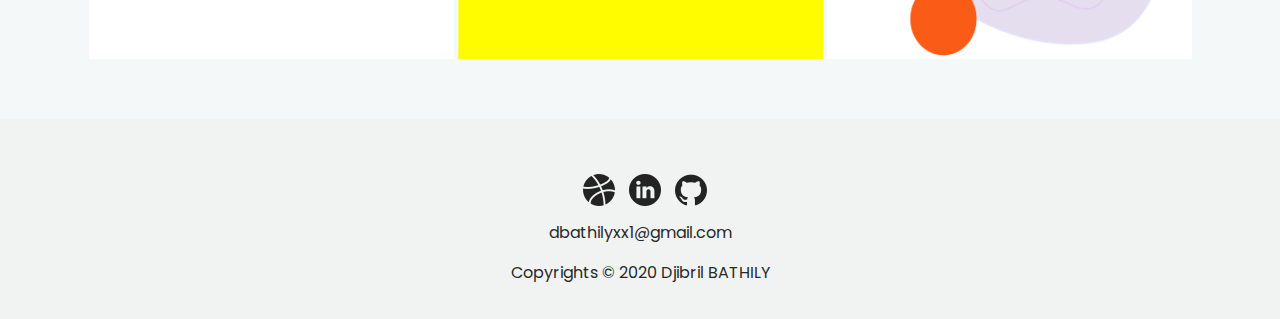
==== commit 497bfaa8: "Add files via upload" ====
--- a/index.html
+++ b/index.html
@@ -17,14 +17,13 @@
     <title>THILY</title>
     <link rel="stylesheet" href="https://stackpath.bootstrapcdn.com/bootstrap/4.4.1/css/bootstrap.min.css" integrity="sha384-Vkoo8x4CGsO3+Hhxv8T/Q5PaXtkKtu6ug5TOeNV6gBiFeWPGFN9MuhOf23Q9Ifjh" crossorigin="anonymous">
     <link href="https://fonts.googleapis.com/css?family=Poppins&display=swap" rel="stylesheet">
-   
+    <link rel="stylesheet" href="index.css">
     <link rel="icon" type="image/png" href="assets/favicon.png">
     <link rel="icon" type="image/png" href="assets/favicon.png">
     <link  href="/path/to/viewer.css" rel="stylesheet">
     <script src="/path/to/viewer.js"></script>
     <link rel="stylesheet" href="lightbox.min.css">
     <script src="lightbox-plus-jquery.min.js"></script>
-     <link rel="stylesheet" href="style.css">
 </head>
 <body>
     <header>
@@ -47,13 +46,16 @@
            <a href="assets/website/immo.jpg" data-lightbox="mygallery"> <img src="assets/website/immo.jpg" alt="" width="100%" style="margin-bottom: 10px;" class="img"/></a>
            <a href="assets/illustration/1.png" data-lightbox="mygallery"><img src="assets/illustration/1.png" alt=""width="100%"style="margin-bottom: 10px;" class="img"/></a>
            <a href="assets/logo/jl.jpg" data-lightbox="mygallery"><img src="assets/logo/jl.jpg" alt=""width="100%"style="margin-bottom: 10px;" class="img"/></a>
-           <a href="assets/illustration/2.png" data-lightbox="mygallery"><img src="assets/illustration/2.png" alt="" width="100%" style="margin-bottom: 10px;"class="img"/></a>
+           <a href="assets/website/checkcard.jpg"data-lightbox="mygallery"><img src="assets/website/checkcard.jpg" alt=""width="100%"style="margin-bottom: 10px;"class="img"/></a>
+
            <a href="assets/logo/tes.png"data-lightbox="mygallery"><img src="assets/logo/tes.png" alt=""width="100%"style="margin-bottom: 10px;" class="img"/></a>
            <a href="assets/website/landingpage.jpg"data-lightbox="mygallery"><img src="assets/website/landingpage.jpg" alt=""width="100%"style="margin-bottom: 10px;"class="img"/></a>
-           <a href="assets/website/diengo.jpg"data-lightbox="mygallery"><img src="assets/website/diengo.jpg" alt=""width="100%"style="margin-bottom: 10px;"class="img"/></a>
+           
            <!-- <img src="assets/website/afccw.jpg" alt=""width="100%"style="margin-bottom: 10px;"> -->
            <a href="assets/logo/dil1.png"data-lightbox="mygallery"><img src="assets/logo/dil1.png" alt=""width="100%"style="margin-bottom: 10px;" class="img"/></a>
-           <a href="assets/website/checkcard.jpg"data-lightbox="mygallery"><img src="assets/website/checkcard.jpg" alt=""width="100%"style="margin-bottom: 10px;"class="img"/></a>
+           <a href="assets/website/diengo.jpg"data-lightbox="mygallery"><img src="assets/website/diengo.jpg" alt=""width="100%"style="margin-bottom: 10px;"class="img"/></a>
+           <a href="assets/illustration/2.png" data-lightbox="mygallery"><img src="assets/illustration/2.png" alt="" width="100%" style="margin-bottom: 10px;"class="img"/></a>
+           
            <a href="assets/logo/bci.png"data-lightbox="mygallery"><img src="assets/logo/bci.png" alt=""width="100%"style="margin-bottom: 10px;" class="img"/></a>
            <a href="assets/illustration/3.png"data-lightbox="mygallery"><img src="assets/illustration/3.png" alt=""width="100%"style="margin-bottom: 10px;"class="img"/></a>
            <a href="assets/illustration/5.png"data-lightbox="mygallery"><img src="assets/illustration/5.png" alt=""width="100%"style="margin-bottom: 10px;"class="img"/></a>
@@ -83,4 +85,4 @@
     <script src="https://cdn.jsdelivr.net/npm/popper.js@1.16.0/dist/umd/popper.min.js" integrity="sha384-Q6E9RHvbIyZFJoft+2mJbHaEWldlvI9IOYy5n3zV9zzTtmI3UksdQRVvoxMfooAo" crossorigin="anonymous"></script>
     <script src="https://stackpath.bootstrapcdn.com/bootstrap/4.4.1/js/bootstrap.min.js" integrity="sha384-wfSDF2E50Y2D1uUdj0O3uMBJnjuUD4Ih7YwaYd1iqfktj0Uod8GCExl3Og8ifwB6" crossorigin="anonymous"></script>
 </body>
-</html>
+</html>--- a/index.css
+++ b/index.css
@@ -0,0 +1,41 @@
+body {
+    font-family: 'Poppins', sans-serif;
+    margin: 0;
+    height: auto;
+    background-color: rgba(233, 241, 241, 0.5);
+}
+header{
+    padding: 15px;
+    box-shadow:0px 7px 21px -8px rgba(151, 150, 150, 0.164);
+    background-color: white;
+}
+.menu{
+    margin-left: -55px;
+    padding-top: 7px;
+}
+.menu a{
+    text-decoration: none;
+    margin-left: 25px;
+    color: rgb(194, 190, 190);
+}
+.options{
+    margin-top: 50px;
+}
+.option{
+    padding: 0px;
+}
+.option img{
+    width: 100%;
+    padding:5px;
+}
+footer{
+    margin-top: 50px;
+    background: #ebeaea52;
+    height: 200px;;
+}
+
+.img{
+    width:  365px;
+    height: 370px;
+    background-size: cover;
+}     
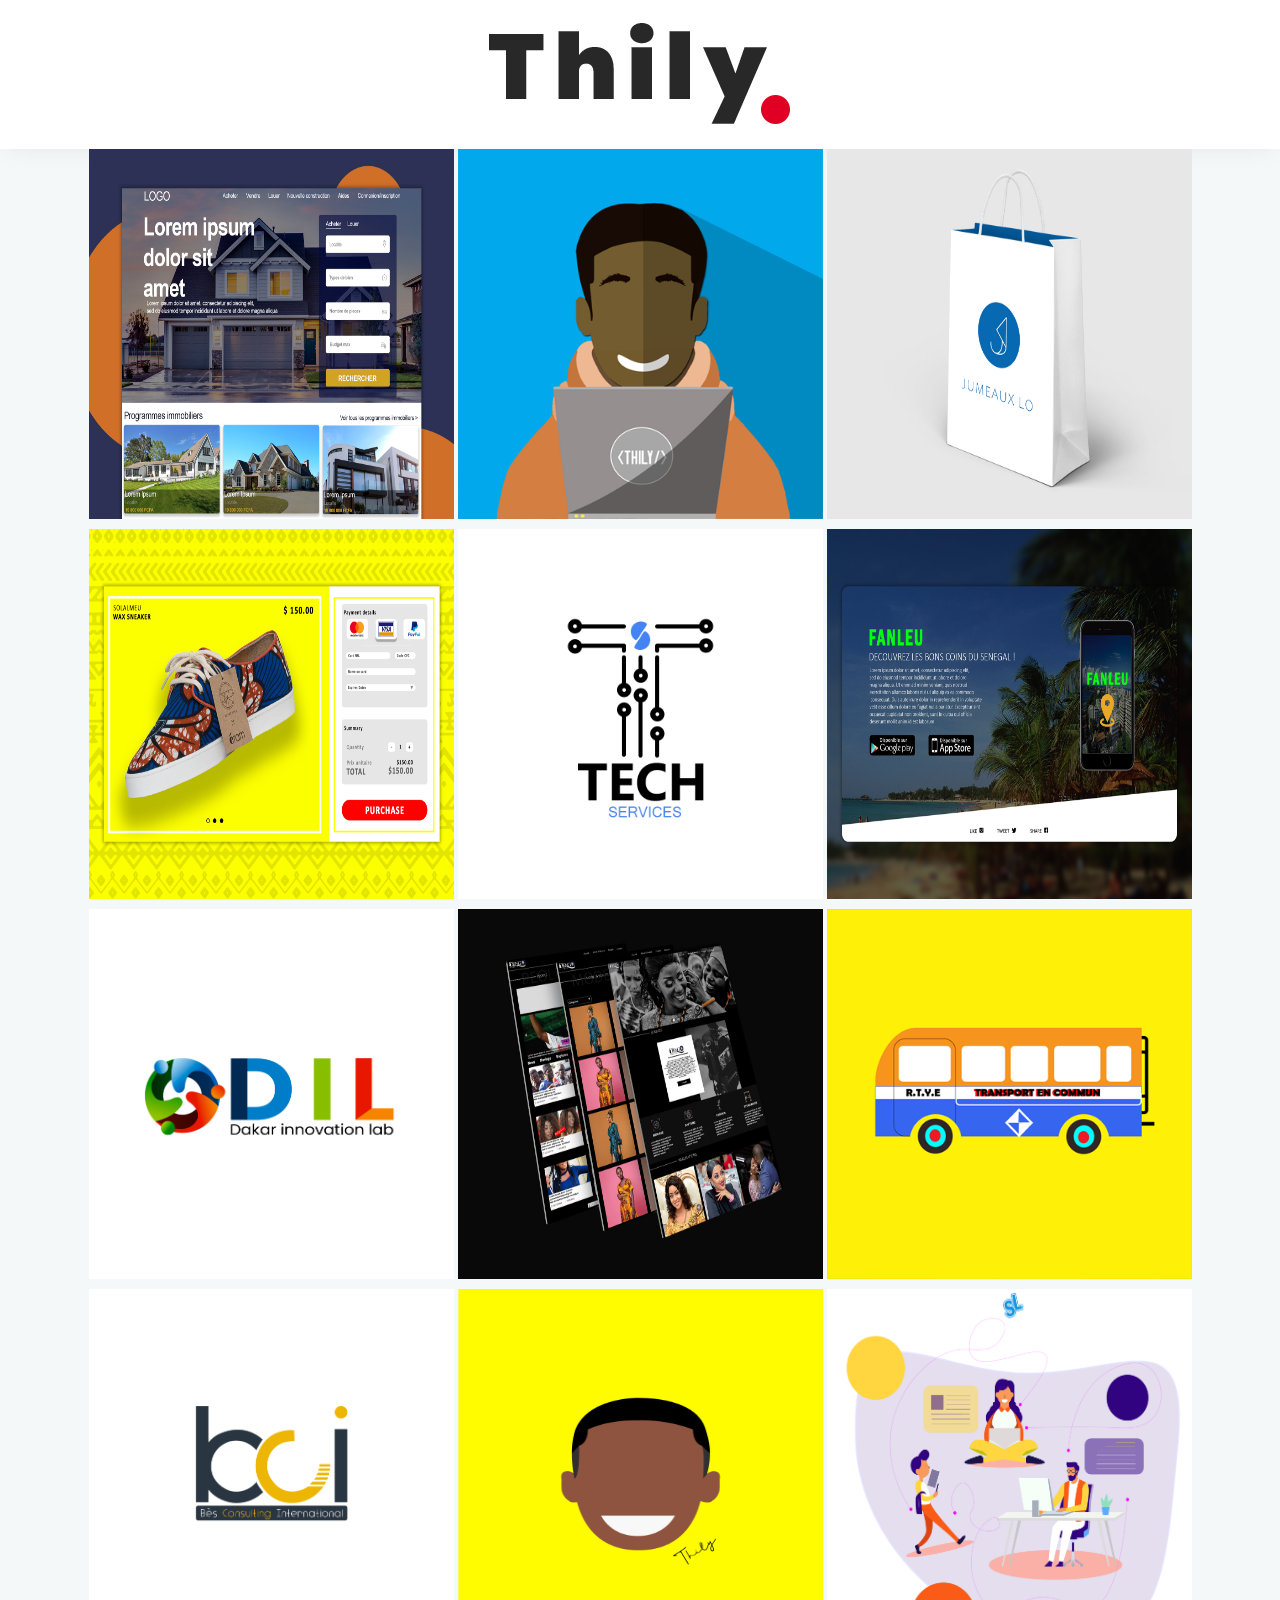
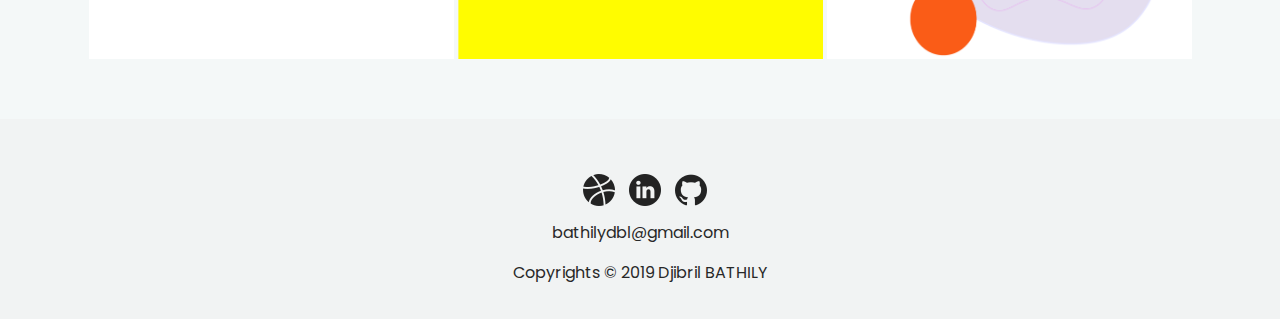
==== commit 7301e717: "Add files via upload" ====
--- a/index.html
+++ b/index.html
@@ -68,8 +68,8 @@
             <a style="margin-left: 10px;" href="https://dribbble.com/thilyD"><img src="assets/dribble.png" alt=""/></a>
             <a style="margin-left: 10px;" href="https://www.linkedin.com/in/djibril-bathily-569647171/"><img src="assets/linkedin.png" alt=""/></a> 
             <a style="margin-left: 10px;" href="https://github.com/thily00"><img src="assets/github.png" alt=""/></a> 
-            <p style="color: #282828; margin-top: 15px;">dbathilyxx1@gmail.com</p>
-            <p style="color: #282828; margin-top: 15px;">Copyrights © 2020 Djibril BATHILY</p>
+            <p style="color: #282828; margin-top: 15px;">bathilydbl@gmail.com</p>
+            <p style="color: #282828; margin-top: 15px;">Copyrights © 2019 Djibril BATHILY</p>
         </center>
     </footer>
     <script  type='text/javascript'>
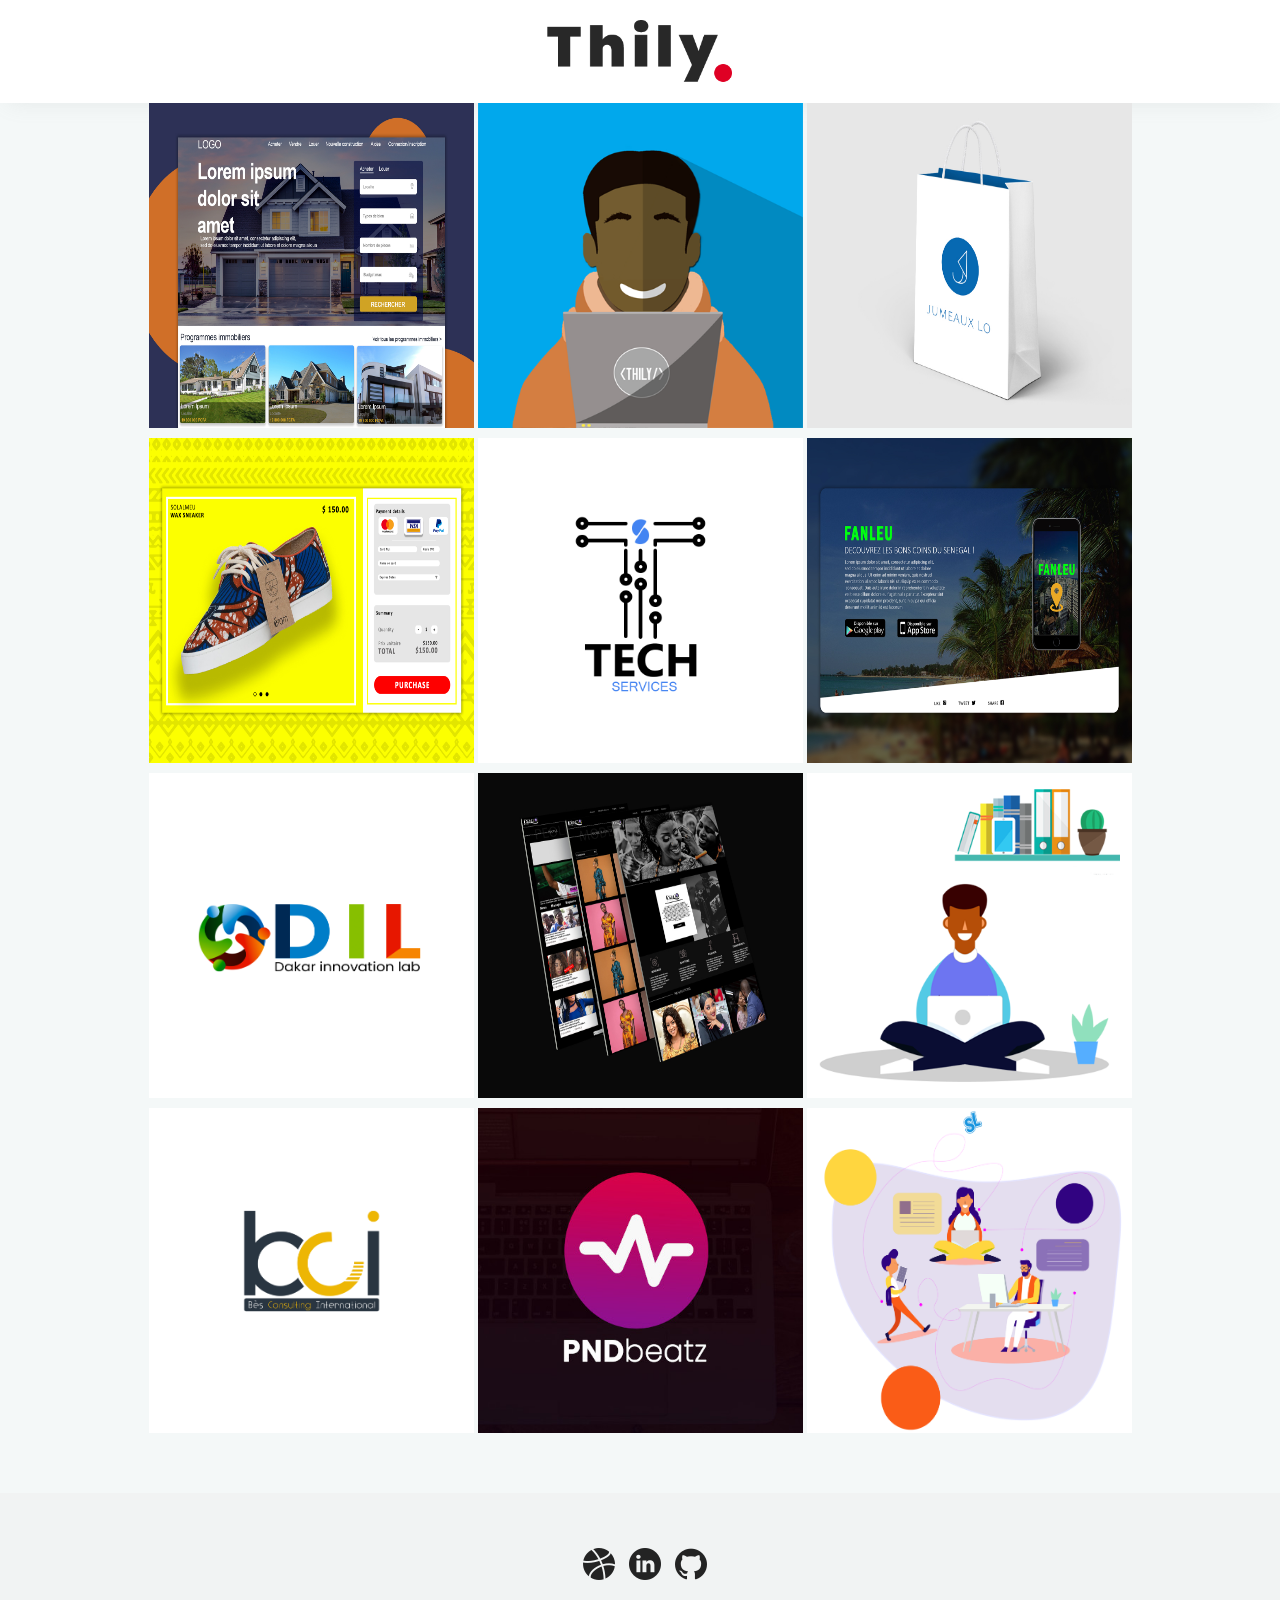
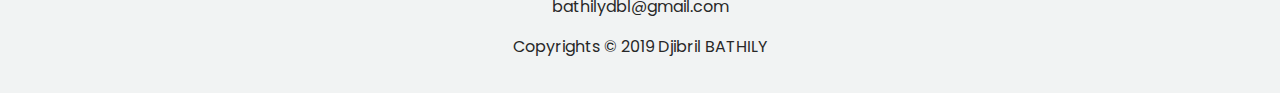
==== commit a6ea3df8: "Add files via upload" ====
--- a/index.html
+++ b/index.html
@@ -29,7 +29,7 @@
     <header>
         <div>
             <center>
-                <img src="assets/logo.png" alt="logo"> 
+                <img src="assets/logo.png" alt="logo" class="logo"> 
             </center>
         </div>
        <!-- <div class="menu">
@@ -57,7 +57,7 @@
            <a href="assets/illustration/2.png" data-lightbox="mygallery"><img src="assets/illustration/2.png" alt="" width="100%" style="margin-bottom: 10px;"class="img"/></a>
            
            <a href="assets/logo/bci.png"data-lightbox="mygallery"><img src="assets/logo/bci.png" alt=""width="100%"style="margin-bottom: 10px;" class="img"/></a>
-           <a href="assets/illustration/3.png"data-lightbox="mygallery"><img src="assets/illustration/3.png" alt=""width="100%"style="margin-bottom: 10px;"class="img"/></a>
+           <a href="assets/logo/pnd.jpg"data-lightbox="mygallery"><img src="assets/logo/pnd.jpg" alt=""width="100%"style="margin-bottom: 10px;"class="img"/></a>
            <a href="assets/illustration/5.png"data-lightbox="mygallery"><img src="assets/illustration/5.png" alt=""width="100%"style="margin-bottom: 10px;"class="img"/></a>
         </center>
         
--- a/index.css
+++ b/index.css
@@ -35,7 +35,22 @@
 }
 
 .img{
-    width:  365px;
-    height: 370px;
+    width:  325px;
+    height: 325px;
     background-size: cover;
 }     
+
+.logo{
+    width: 200px;
+}
+
+@media screen and (max-width: 320px) {
+    .logo{
+        width: 100px;
+    }
+    .img{
+        width:  290px;
+        height: 325px;
+        background-size: cover;
+    }    
+  }